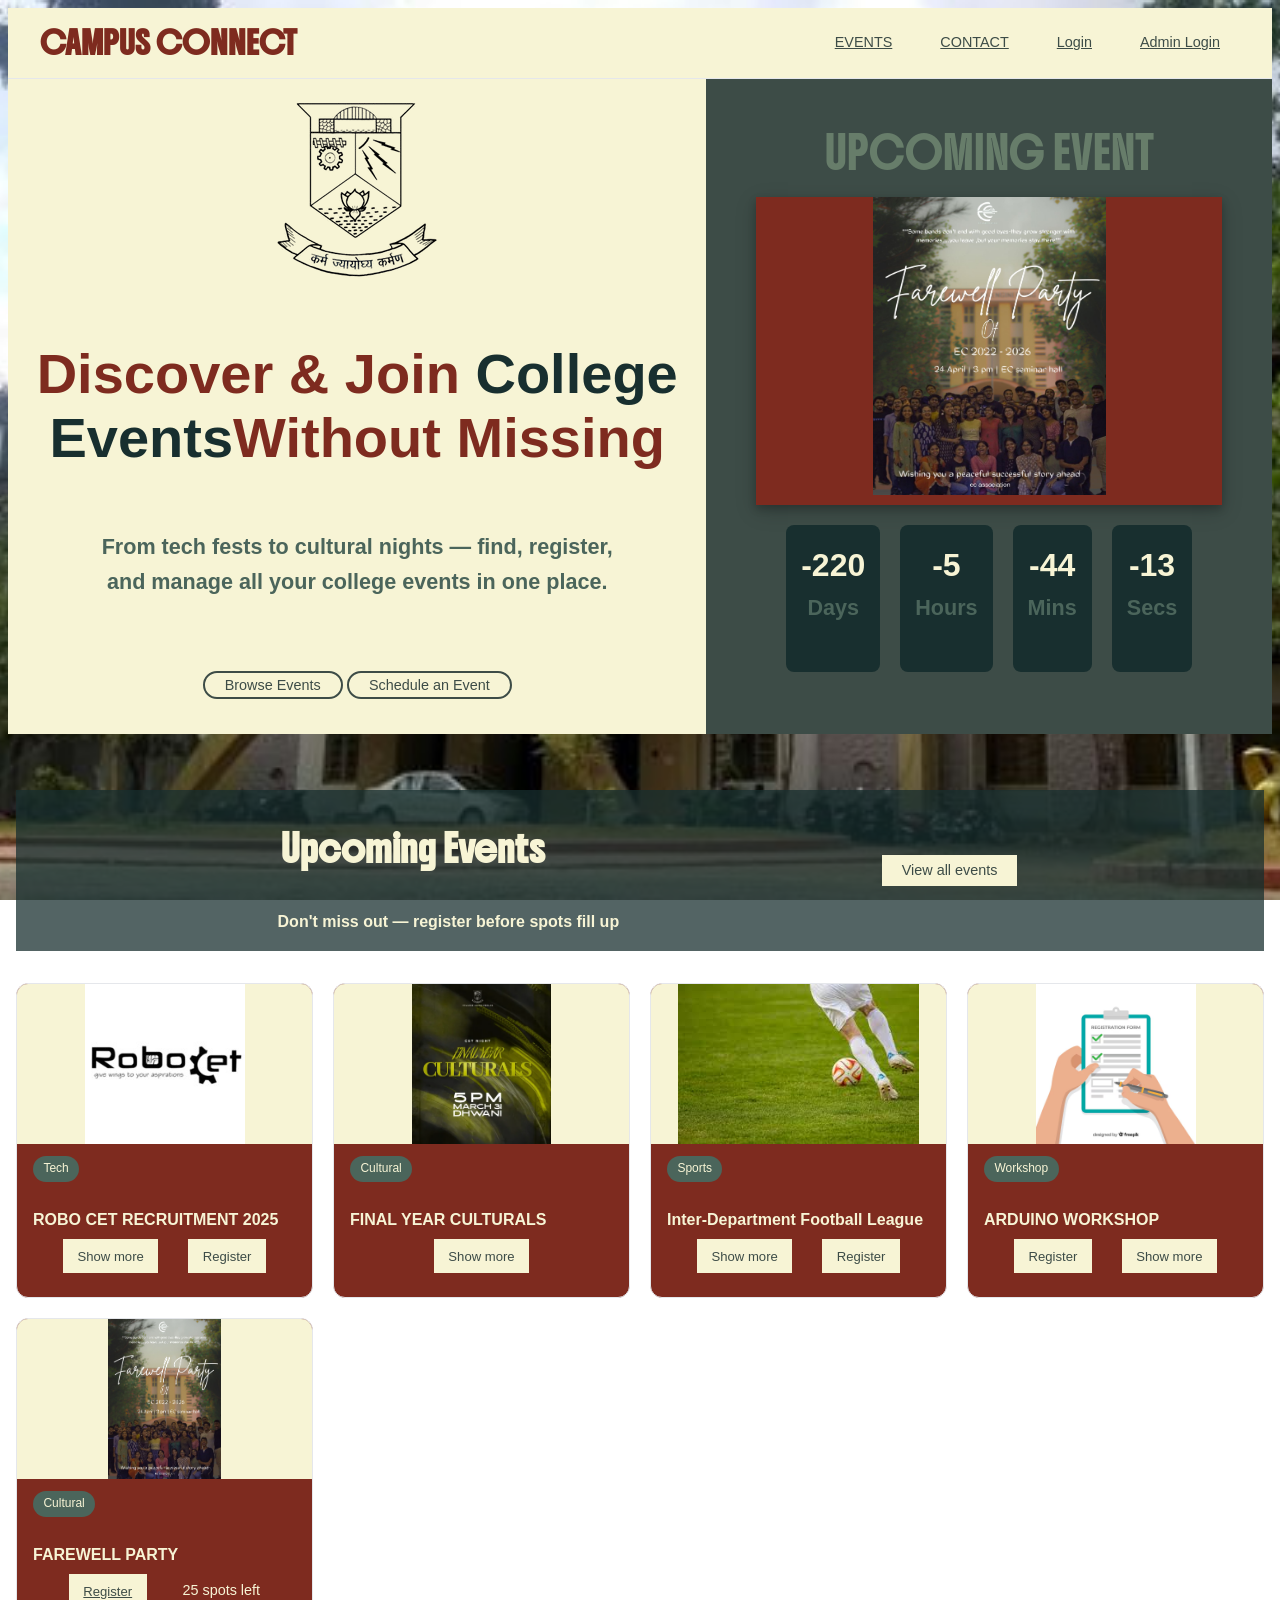
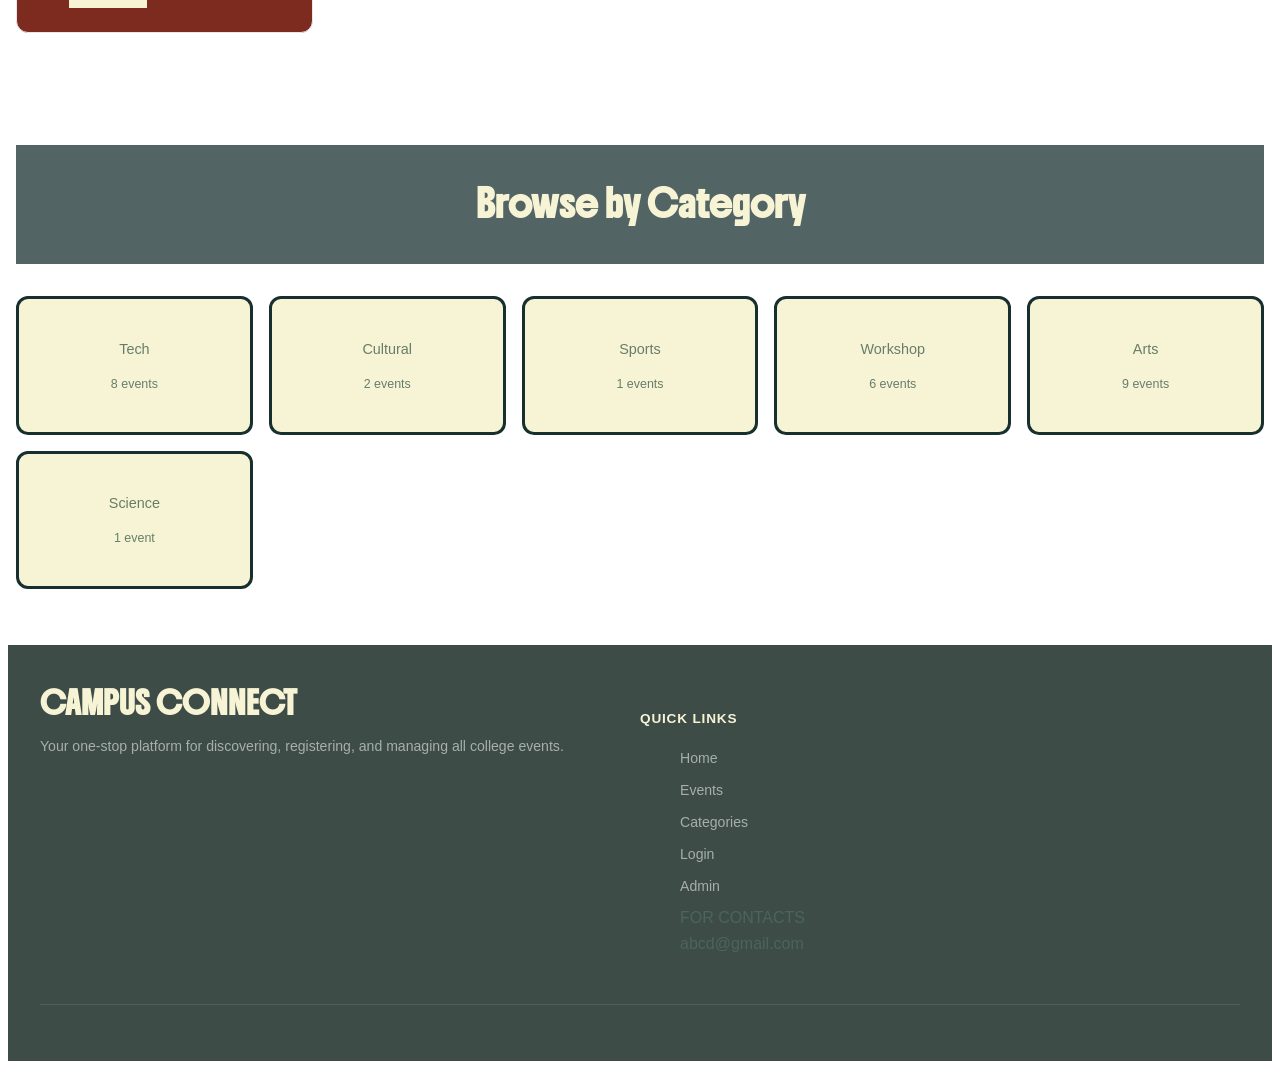
==== index.html @ 147be2f9 "Rename headpage.html to index.html" ====
<html>
<head>
  <script src="head.js" defer></script>
  <title>College Event Management</title>
  <link rel="stylesheet" href="maincss.css">
  <link rel="preconnect" href="https://fonts.googleapis.com">
  <link rel="preconnect" href="https://fonts.gstatic.com" crossorigin>
  <link href="https://fonts.googleapis.com/css2?family=Boldonse&display=swap" rel="stylesheet">
  <link href="events.html" >
  <link href="login.html">
  <link href="detailed.html">
  <link href="admin.html">
</head>
<body>
  <nav>
    <a class="nav-logo">CAMPUS CONNECT</a>
    <div class="nav-actions">
      <a href="events.html" class="btn">EVENTS</a>
      <a href="#footer" class="btn ">CONTACT</a>
      <a href="login.html" class="btn" target="_blank">Login</a>
      <a href="admin.html" class="btn ">Admin Login</a>
    </div>
  </nav>
  <section class="hero even-space">
    
    <div class="even-space-column">
      <div>
      <img  src="pics/cetlogo.png">   </div>
       <h1>Discover & Join <span>College Events</span>Without Missing</h1>
      <p>From tech fests to cultural nights — find, register, and manage all your college events in one place.</p>
      <div>
      <button class="btn btn-border" onclick="location.href='events.html'">Browse Events</button>
      <button class="btn  btn-border " onclick="location.href='admin.html'">Schedule an Event</button>
      </div>
    </div>
    <DIV class="spcl-event">
      <DIV class="insidespclevent">
         UPCOMING EVENT
      <div class="polaroid">
         <a href="events.html" > <img src="pics/farewell.jpeg" class="img"></a>
      </div>
      </DIV>
     <div class="countdown-container">
     <div class="time-box"><span id="days">00</span><p>Days</p></div>
     <div class="time-box"><span id="hours">00</span><p>Hours</p></div>
     <div class="time-box"><span id="minutes">00</span><p>Mins</p></div>
     <div class="time-box"><span id="seconds">00</span><p>Secs</p></div>
     </div>
    </DIV>
  </section> 
  <section>
    <div class="section-header">
      <div>
        <h1>Upcoming Events</h1>
        <p>Don't miss out — register before spots fill up</p>
      </div>
      <a  class="btn btn-outline"onclick="location.href='events.html'">View all events</a>
    </div>

    <div class="events-grid">

      <div class="event-card">
        <div class="card-img"><img src="pics/robo_cet_logo.jpeg" class="img-cards" ></div>
        <div class="card-body">
          <span class="card-tag">Tech</span>
          <h3>ROBO CET RECRUITMENT 2025</h3>
          <div class="card-footer"> 
            <a class="btn btn-primary" onclick="location.href='detailed.html'">Show more</a>
            <a  class="btn btn-primary">Register</a>
          </div>
        </div>
      </div>

      <div class="event-card">
        <div class="card-img "> <img src="pics/Screenshot 2026-04-11 160916.png" class="img-cards" ></div>
        <div class="card-body">
          <span class="card-tag ">Cultural</span>
          <h3>FINAL YEAR CULTURALS</h3>
          <div class="card-footer">
            <a class="btn btn-primary">Show more</a>

          </div>
        </div>
      </div>

      <div class="event-card">
        <div class="card-img"><img src="pics/foot.jpeg" class="img-cards" > </div>
        <div class="card-body">
          <span class="card-tag ">Sports</span>
          <h3>Inter-Department Football League</h3>
          <div class="card-footer">
            <a class="btn btn-primary">Show more</a>
            <a  class="btn btn-primary">Register</a>
          </div>
        </div>
      </div>

      <div class="event-card">
        <div class="card-img "><div class="card-img"><img src="pics/reg.jpeg" class="img-cards" > </div></div>
        <div class="card-body">
          <span class="card-tag">Workshop</span>
          <h3>ARDUINO WORKSHOP</h3>
          <div class="card-footer">
            <a  class="btn btn-primary">Register</a>
            <a class="btn btn-primary">Show more</a>
          </div>
        </div>
      </div>


      <div class="event-card">
        <div class="card-img"><img src="pics/farewell.jpeg" class="img-cards"> </div>
        <div class="card-body">
          <span class="card-tag ">Cultural</span>
          <h3>FAREWELL PARTY</h3>
          
          <div class="card-footer">
            <a href="register.html" class="btn btn-primary">Register</a>
            <span class="spots">25 spots left</span>
          </div>
        </div>
      </div>

    </div>
  </section>


  <section  id="categories">
    <div class="section-header">
        <h1>Browse by Category</h1>
    </div>
    <div class="categories-grid">
      <div class="cat-card">
        <h3>Tech</h3>
        <p>8 events</p>
      </div>
      <div class="cat-card">
        <h3>Cultural</h3>
        <p>2 events</p>
      </div>
      <div class="cat-card">
        <h3>Sports</h3>
        <p>1 events</p>
      </div>
      <div class="cat-card">
        <h3>Workshop</h3>
        <p>6 events</p>
      </div>
      <div class="cat-card">
        <h3>Arts</h3>
        <p>9 events</p>
      </div>
      <div class="cat-card">
        <h3>Science</h3>
        <p>1 event</p>
      </div>
    </div>
  </section>

 
  <footer id="footer">
    <div class="footer-top">
      <div class="footer-brand">
        <a class="nav-logo">CAMPUS CONNECT</span></a>
        <p>Your one-stop platform for discovering, registering, and managing all college events.</p>
      </div>
      <div class="footer-col">
        <h5>Quick Links</h5>
        <ul>
          <li><a href="#">Home</a></li>
          <li><a href="events.html">Events</a></li>
          <li><a href="#categories">Categories</a></li>
          <li><a href="login.html">Login</a></li>
          <li><a href="admin.html" > Admin</a></li>
          <li> FOR CONTACTS abcd@gmail.com</li>
        </ul>
      </div>
  </footer>

</body>
</html>
---- maincss.css ----
:root {
      --primary:#182f2f;
      --primary-light: #F7F4D5;
      --primary-dark: #3d4c47;
      --accent:oklab(41.056% 0.101 0.06038);
      --text: #677D6A;
      --text-muted: #4b655b;
      --lighter-accent:#182f2fbd;
      --white:#F7F4D5;
      --border: #E5E7EB;
      --darker:rgb(11, 47, 11);
      --radius: 12px;
      --radius-sm: 8px;
    }

    body {
      font-family: 'DM Sans', sans-serif;
      background-image: url("pics/cetnw.jpg");
      background-repeat: no-repeat ;
      background-size: cover;
      background-position: center;
      background-attachment: fixed;
      min-height: 100vh;
      color: var(--text);
      line-height: 1.6;
    }

    nav {
      position: sticky;
      top: 0;
      z-index: 100;
      background: var(--white);
      border-bottom: 1px solid var(--border);
      padding: 0 2rem;
      display: flex;
      align-items: center;
      justify-content: space-between;
      height: 70px;
      margin-top: 0px;
      margin-left:0px;
    }

    .nav-logo {
      font-family: "boldonse", sans-serif;
      font-size: 1.4rem;
      font-weight: 700;
      color: var(--accent);
      text-decoration: none;
    }

    .nav-links {
      display: flex;
      gap: 2rem;
      list-style: none;
    }

    .nav-links a {
      text-decoration: none;
      color: var(--text-muted);
      font-size: 0.95rem;
      font-weight: 500;
      transition: color 0.2s;
    }

    .nav-links a:hover { color: var(--primary); }

    .nav-actions {
      display: flex;
      gap: 0.5rem;
      align-items: center;
    }

    .btn {
      padding: 0.25rem 1.25rem;
      font-family: 'DM Sans', sans-serif;
      font-size: 0.9rem;
      font-weight: 500;
      cursor: pointer;
      transition: all 0.2s;
      display: inline-block;
      color: var(--primary-dark);
      background-color:var(--primary-light);
    }

  .btn-border{
    border-color: #182f2f;
    border-color: var(--primary-dark);
    border-radius:15px;
    border-width:2px;
    border-style: solid;
    margin-bottom: 35px;
  }

    .btn:hover {
      background-color: var(--primary);
      color: var(--white);
      text-decoration: underline;
    }


    .hero {
      background: var(--primary-light);
      padding: 5rem 2rem 4rem;
      text-align: center;
      font-size:15px;
    }

    

    .hero h1 {
      font-family: 'Syne', sans-serif;
      font-size: clamp(2rem, 5vw, 3.5rem);
      font-weight: 700;
      color: var(--accent);
      line-height: 1.15;
      max-width: 700px;
      margin: 0 auto 1.25rem;
      padding-top: 0px;
    }

    .hero h1 span {
      color: var(--primary);
    }

    .hero p {
      font-size: 1.35rem;
      font-weight:bold;
      color: var(--text-muted);
      max-width: 520px;
      margin: 0 auto 2rem;
    }

    .even-space{
      padding:0px;
      display: flex;
      justify-content: space-evenly;
    }
    .even-space-column{
      display: flex;
      flex-direction: column;
      justify-content: space-between;
    }
    .spcl-event{

      max-width:40%;
      max-height: 25%;
      background-color: var(--primary-dark);
      padding:30px;
      align-items: center;
    }
    .insidespclevent{
      padding: 20px;
      font-family:"boldonse";
      font-size:30px;

    }
  .polaroid {
    cursor: pointer;
  align-items: center;
  margin-top:20px;
  width: 100%;
  transition: all 0.2sec;
  background-color:var(--accent);
  box-shadow: 0 4px 8px 0 rgba(0, 0, 0, 0.2), 0 6px 20px 0 rgba(0, 0, 0, 0.19);
  }
 .polaroid:hover{
  box-shadow: 0 8px 10px 0 rgba(0, 0, 0, 0.5), 0 10px 30px 0 rgba(0, 0, 0, 0.29);
 }
  .img {width:50%;
    /* padding: 10px; */
    margin-bottom: 10px;
    background-color: #182f2f;
  height:50%;}

 
    /* ── SECTION ── */
    section {
      padding: 3.5rem 0.5rem;
      margin:0px;
    }

    .section-header {
      margin-left: 0px;
      display: flex;
      align-items:center;
      justify-content: space-evenly;
      margin-bottom: 2rem;
      flex-wrap: wrap;
      gap: 1rem;
      background-color: var(--lighter-accent);
    }

    .section-header h1 {
      font-family: 'boldonse', sans-serif;
      font-size: 1.6rem;
      font-weight: 700;
      /* background-color: var(--darker); */
      color:var(--primary-light);
      align-items: flex-start;
      padding:18px;
      

    }

    .section-header p {
      color: var(--primary-light);
      font-size: 1rem;
      margin-top: 4px;
      font-weight: bolder;
      padding-left: 15px;
    }

    .events-grid {
      display: grid;
      grid-template-columns: repeat(auto-fill, minmax(280px, 1fr));
      gap: 1.25rem;
    }

    .event-card {
      background: var(--accent);
      border: 1px solid var(--border);
      border-radius: var(--radius);
      overflow: hidden;
      transition: transform 0.2s, box-shadow 0.2s;
      cursor: pointer;
    }

    .event-card:hover {
      transform: translateY(-4px);
      box-shadow: 0 8px 24px rgba(67, 56, 202, 0.1);
    }
    .img-cards{
      height:160px;
    }
    .card-img {
      height: 160px;
      background: var(--primary-light);
      display: flex;
      align-items: center;
      justify-content: center;
      font-size: 2.5rem;
      background-repeat: no-repeat;
      
    }

    .card-body {
      padding: 0.75rem 1rem 1.5rem;
    }

    .card-tag {
      display: inline-block;
      padding: 0.2rem 0.65rem;
      border-radius: 999px;
      font-size: 0.75rem;
      font-weight: 500;
      margin-bottom: 0.6rem;
      background: var(--text-muted);
      color: var(--primary-light);
    }

    
    .card-body h3 {
      font-family: 'Syne', sans-serif;
      font-size: 1rem;
      font-weight: 600;
      margin-bottom: 0.4rem;
      color:var(--primary-light);
    }

    

    .card-footer {
      display: flex;
      align-items: center;
      justify-content: space-evenly;
    }

    .card-footer .btn {
      padding: 0.4rem 0.9rem;
      font-size: 0.82rem;
    }

    .spots {
      font-size: 0.9rem;
      color: var(--primary-light);
    }

    .categories-grid {
      display: grid;
      grid-template-columns: repeat(auto-fill, minmax(200px, 1fr));
      gap: 1rem;
    }

    .cat-card {
      background: var(--white);
      border: 3px solid var(--primary);
      border-radius: var(--radius);
      padding: 1.5rem 1rem;
      text-align: center;
      cursor: pointer;
      transition: all 0.2s;
    }

    .cat-card:hover {
      border-color: var(--primary);
      background: var(--primary-dark);
      color: var(--primary-light);
    }


    .cat-card h3 {
      font-size: 0.9rem;
      font-weight: 500;
    
    }
    

    .cat-card p {
      font-size: 0.78rem;
      /* color: var(--text-muted); */
      margin-top: 2px;
    }

    footer {
      background: var(--primary-dark);
      color:var(--text-muted);
      padding: 2.5rem 2rem 1.5rem;
    }

    .footer-top {
      display: grid;
      grid-template-columns: 2fr 1fr 1fr;
      gap: 2rem;
      margin-bottom: 2rem;
      padding-bottom: 2rem;
      border-bottom: 1px solid rgba(255,255,255,0.1);
    }

    .footer-brand .nav-logo {
      color: var(--white);
      display: block;
      margin-bottom: 0.75rem;
    }

    .footer-brand p {
      font-size: 0.88rem;
      color: rgba(255,255,255,0.55);
      line-height: 1.6;
    }

    .footer-col h5 {
      font-family: 'Syne', sans-serif;
      font-size: 0.85rem;
      font-weight: 600;
      color: var(--white);
      margin-bottom: 0.75rem;
      text-transform: uppercase;
      letter-spacing: 0.06em;
    }

    .footer-col ul {
      list-style: none;
      display: flex;
      flex-direction: column;
      gap: 0.4rem;
    }

    .footer-col a {
      font-size: 0.88rem;
      color: rgba(255,255,255,0.55);
      text-decoration: none;
      transition: color 0.2s;
    }

    .footer-col a:hover { color: var(--white); }

    .footer-bottom {
      display: flex;
      justify-content: space-between;
      align-items: center;
      font-size: 0.8rem;
      color: rgba(255,255,255,0.4);
      flex-wrap: wrap;
      gap: 0.5rem;
    }

  
   @media (max-width: 768px) {
      .nav-links { display: none; }
      .stats-bar { grid-template-columns: repeat(2, 1fr); }
      .footer-top { grid-template-columns: 1fr; }
    }

 .countdown-container {
  display: flex;
  gap: 20px;
  justify-content: center;
  font-family: Arial, sans-serif;
}
.time-box {
  background: var(--primary);
  color:var(--primary-light);
  padding: 15px;
  border-radius: 8px;
  text-align: center;
  max-width: 90px;
}
.time-box span {
  font-size: 2rem;
  font-weight: bold;
  display: block;
}
.card{
    width:30%;
    background-color: var(--primary);
    border-radius: 5px;
    height:70%;
  position: absolute;
  top: 50%;
  left: 50%;
  transform: translate(-50%, -50%);
  align-items: center;
  display: flex;
  flex-direction: column;
  justify-content: center;
  overflow: hidden;
  transition: box-shadow 0.2s;
  font-family: "boldonse";
 
}

.card h1{
    color: var(--primary-light);
}
.det-contant{
    font-size: 20px;
    margin-top: 10px;
    font-family: 'Times New Roman', Times, serif;
    color: var(--white);
}
    

.card:hover {
    box-shadow: 0 0 0 2px rgb(3, 15, 3);
}
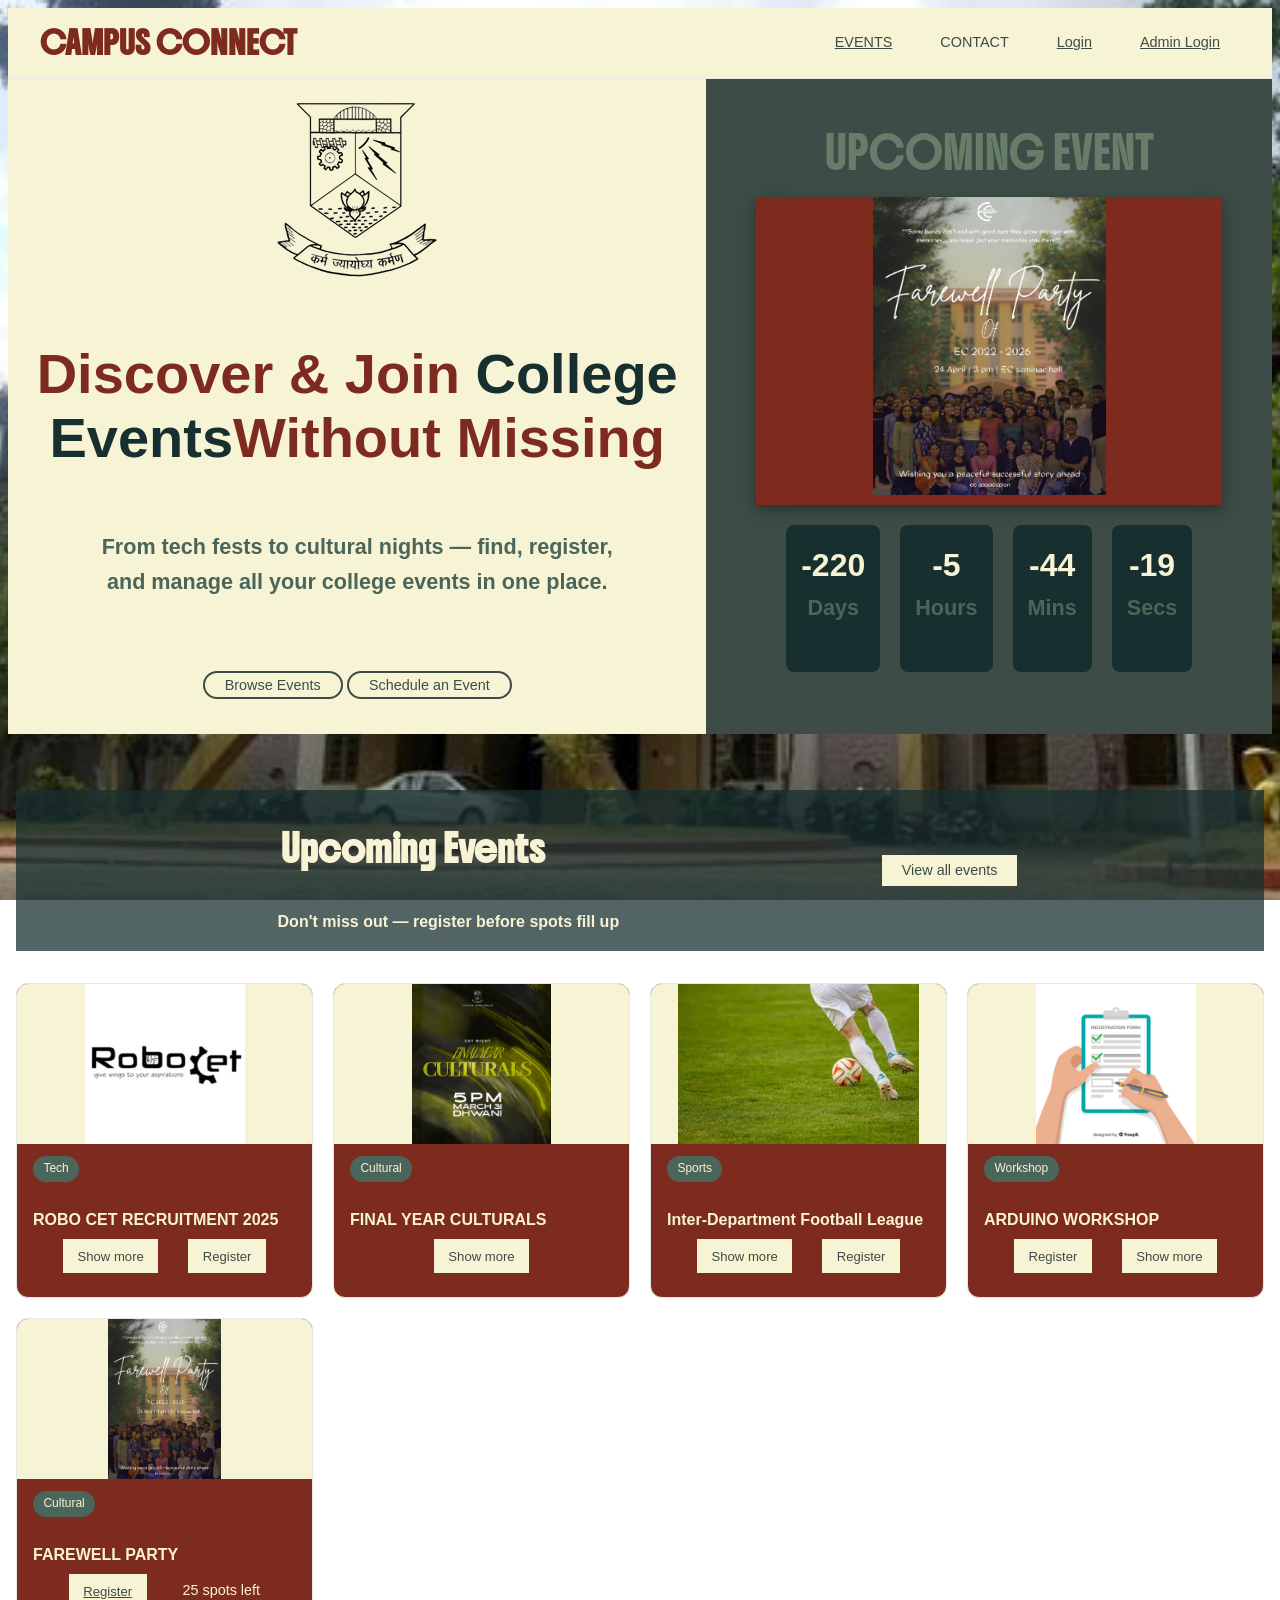
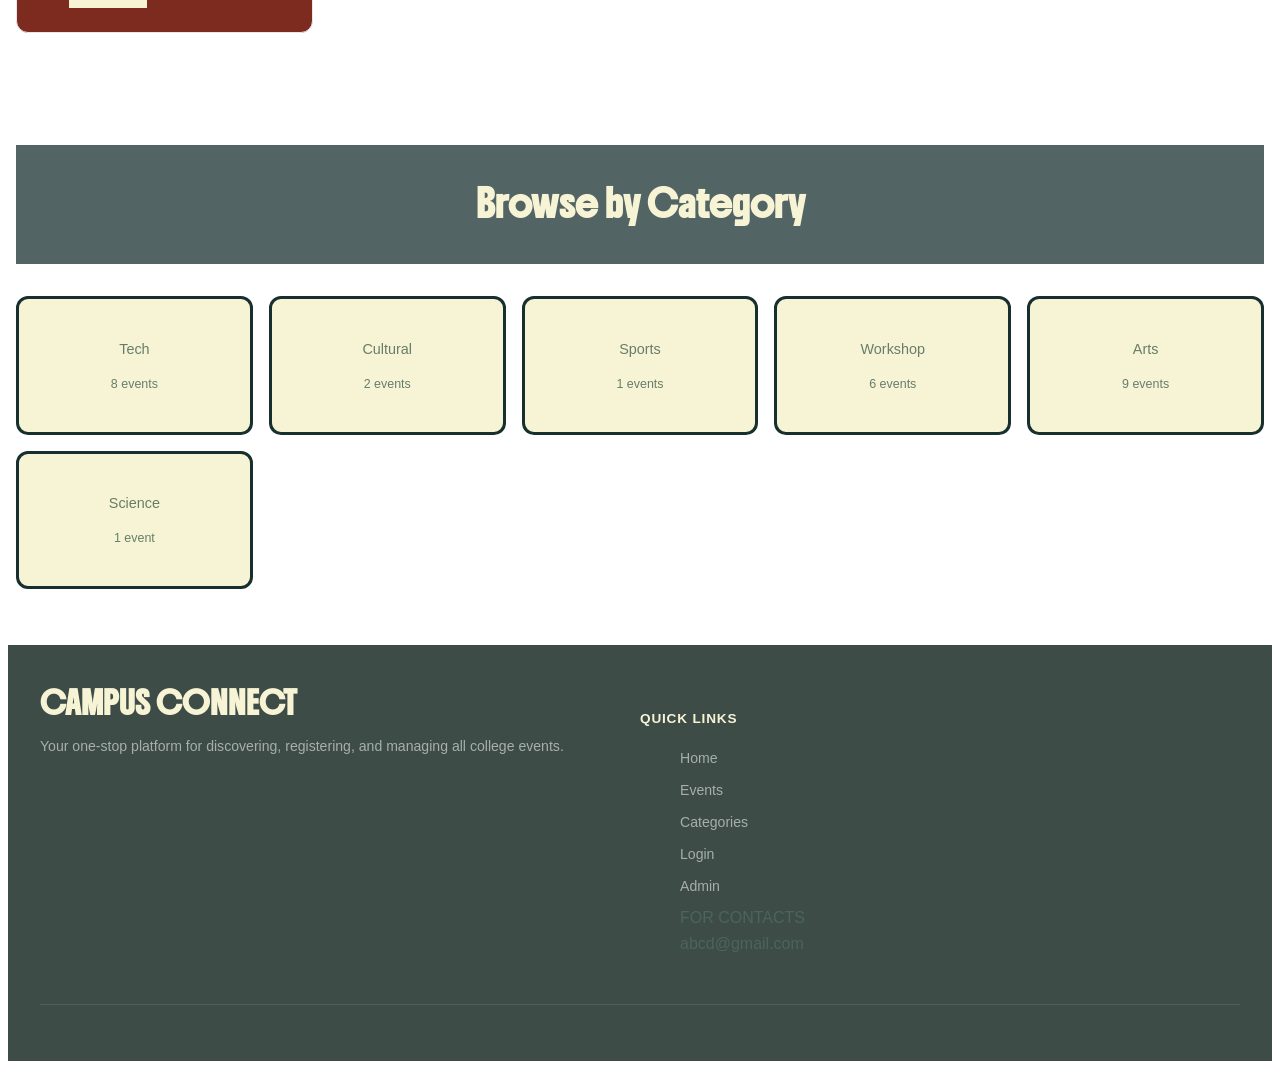
==== commit c4c8ee0b: "Restore index.html to original state" ====
--- a/index.html
+++ b/index.html
@@ -17,7 +17,7 @@
     <a class="nav-logo">CAMPUS CONNECT</a>
     <div class="nav-actions">
       <a href="events.html" class="btn">EVENTS</a>
-      <a href="#footer" class="btn ">CONTACT</a>
+      <a onclick="location.href='#footer'" class="btn ">CONTACT</a>
       <a href="login.html" class="btn" target="_blank">Login</a>
       <a href="admin.html" class="btn ">Admin Login</a>
     </div>
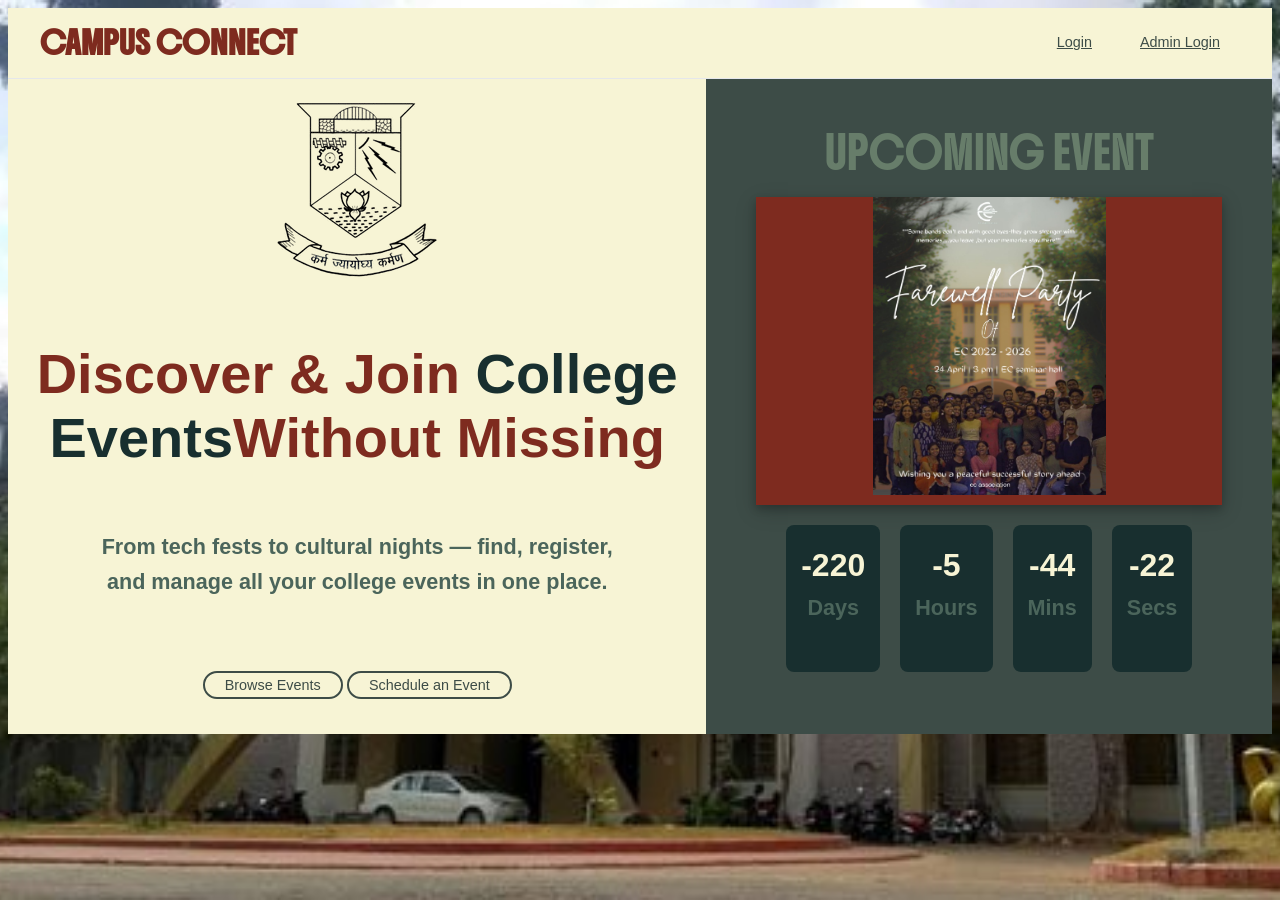
==== commit 1f1e6ef6: "Restore index.html to original state Restored the original content of index.html after removing comm" ====
--- a/index.html
+++ b/index.html
@@ -16,8 +16,8 @@
   <nav>
     <a class="nav-logo">CAMPUS CONNECT</a>
     <div class="nav-actions">
-      <a href="events.html" class="btn">EVENTS</a>
-      <a onclick="location.href='#footer'" class="btn ">CONTACT</a>
+      <!-- <a href="events.html" class="btn">EVENTS</a>
+      <a onclick="location.href='#footer'" class="btn ">CONTACT</a> -->
       <a href="login.html" class="btn" target="_blank">Login</a>
       <a href="admin.html" class="btn ">Admin Login</a>
     </div>
@@ -49,7 +49,7 @@
      </div>
     </DIV>
   </section> 
-  <section>
+  <!-- <section>
     <div class="section-header">
       <div>
         <h1>Upcoming Events</h1>
@@ -179,4 +179,4 @@
   </footer>
 
 </body>
-</html>
+</html> -->
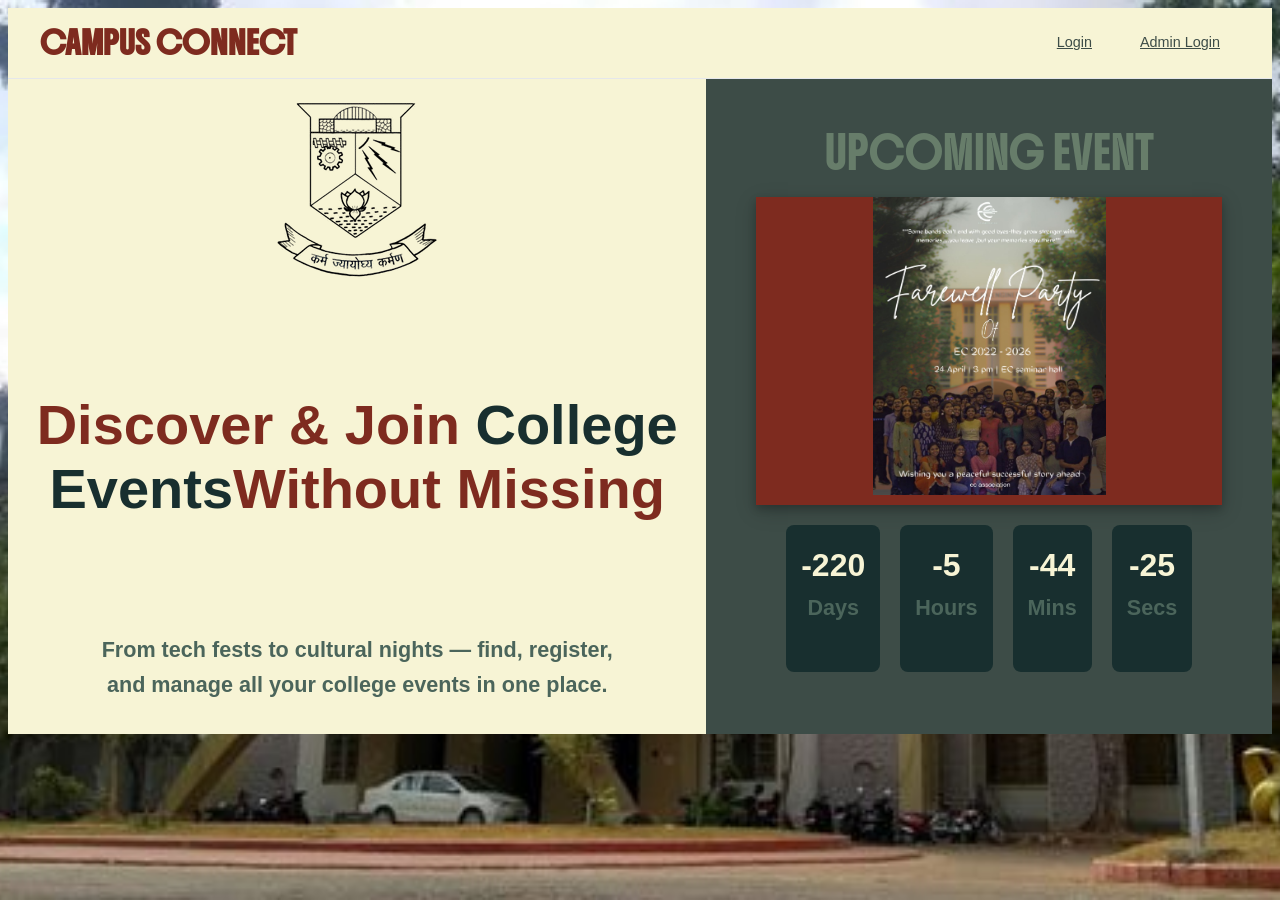
==== commit 3f86fe66: "Restore index.html structure and content" ====
--- a/index.html
+++ b/index.html
@@ -16,8 +16,6 @@
   <nav>
     <a class="nav-logo">CAMPUS CONNECT</a>
     <div class="nav-actions">
-      <!-- <a href="events.html" class="btn">EVENTS</a>
-      <a onclick="location.href='#footer'" class="btn ">CONTACT</a> -->
       <a href="login.html" class="btn" target="_blank">Login</a>
       <a href="admin.html" class="btn ">Admin Login</a>
     </div>
@@ -29,10 +27,6 @@
       <img  src="pics/cetlogo.png">   </div>
        <h1>Discover & Join <span>College Events</span>Without Missing</h1>
       <p>From tech fests to cultural nights — find, register, and manage all your college events in one place.</p>
-      <div>
-      <button class="btn btn-border" onclick="location.href='events.html'">Browse Events</button>
-      <button class="btn  btn-border " onclick="location.href='admin.html'">Schedule an Event</button>
-      </div>
     </div>
     <DIV class="spcl-event">
       <DIV class="insidespclevent">
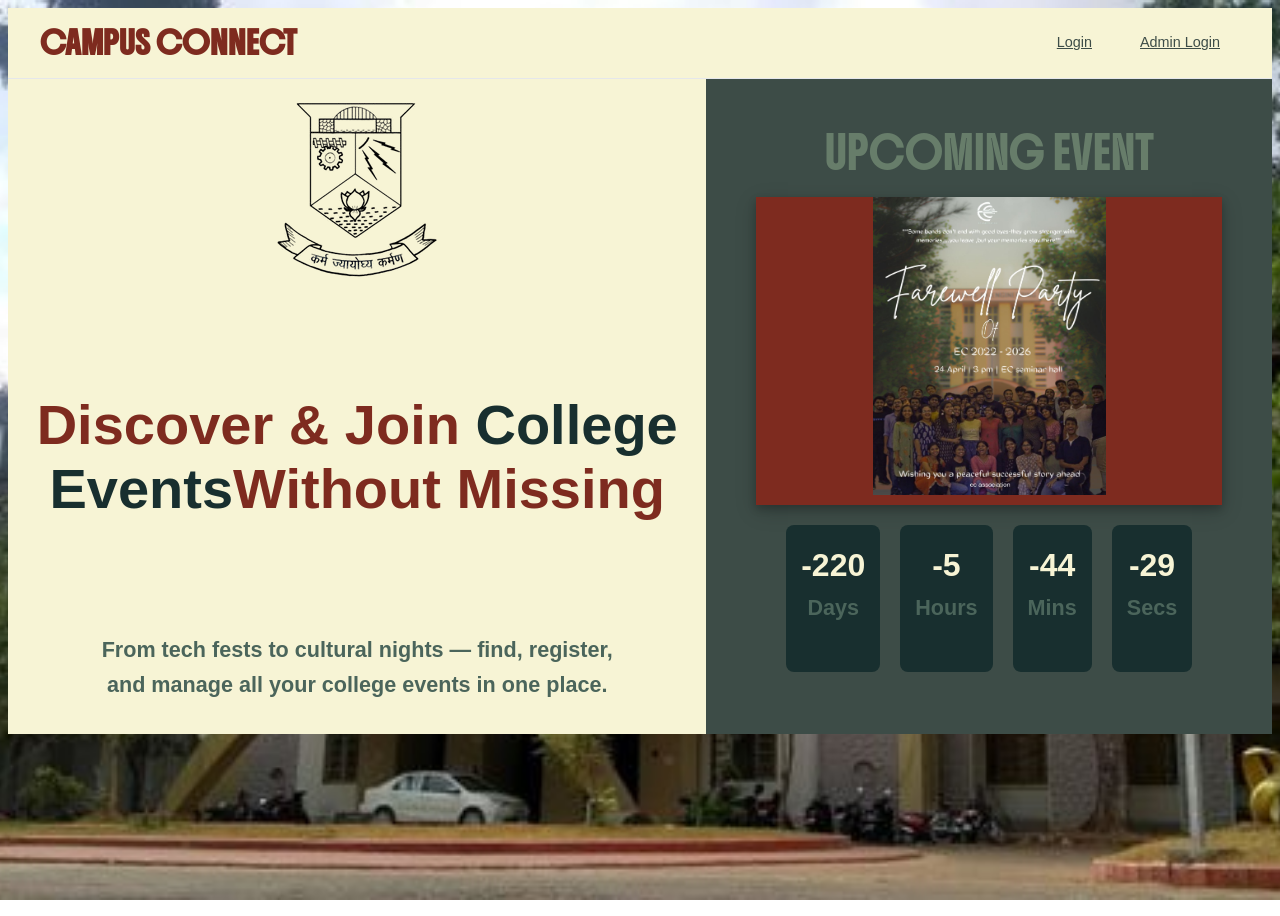
==== commit ecf2aabf: "Restore index.html with original content" ====
--- a/index.html
+++ b/index.html
@@ -170,7 +170,7 @@
           <li> FOR CONTACTS abcd@gmail.com</li>
         </ul>
       </div>
-  </footer>
+  </footer>-->
 
 </body>
-</html> -->
+</html>
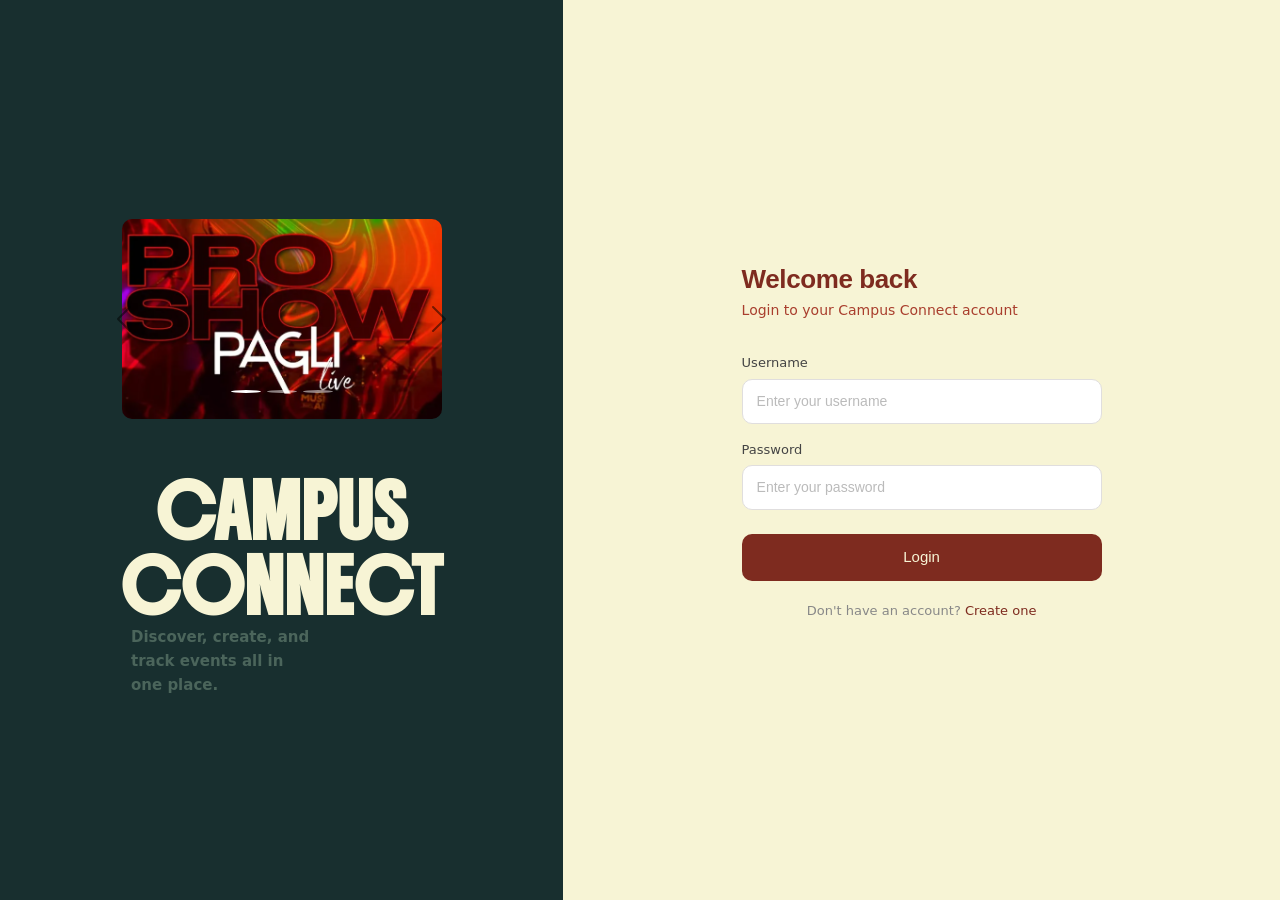
==== commit 446572a2: "Rename login.html to index.html" ====
--- a/index.html
+++ b/index.html
@@ -1,176 +1,84 @@
-
-<html>
-<head>
-  <script src="head.js" defer></script>
-  <title>College Event Management</title>
-  <link rel="stylesheet" href="maincss.css">
-  <link rel="preconnect" href="https://fonts.googleapis.com">
-  <link rel="preconnect" href="https://fonts.gstatic.com" crossorigin>
-  <link href="https://fonts.googleapis.com/css2?family=Boldonse&display=swap" rel="stylesheet">
-  <link href="events.html" >
-  <link href="login.html">
-  <link href="detailed.html">
-  <link href="admin.html">
-</head>
-<body>
-  <nav>
-    <a class="nav-logo">CAMPUS CONNECT</a>
-    <div class="nav-actions">
-      <a href="login.html" class="btn" target="_blank">Login</a>
-      <a href="admin.html" class="btn ">Admin Login</a>
-    </div>
-  </nav>
-  <section class="hero even-space">
-    
-    <div class="even-space-column">
-      <div>
-      <img  src="pics/cetlogo.png">   </div>
-       <h1>Discover & Join <span>College Events</span>Without Missing</h1>
-      <p>From tech fests to cultural nights — find, register, and manage all your college events in one place.</p>
-    </div>
-    <DIV class="spcl-event">
-      <DIV class="insidespclevent">
-         UPCOMING EVENT
-      <div class="polaroid">
-         <a href="events.html" > <img src="pics/farewell.jpeg" class="img"></a>
-      </div>
-      </DIV>
-     <div class="countdown-container">
-     <div class="time-box"><span id="days">00</span><p>Days</p></div>
-     <div class="time-box"><span id="hours">00</span><p>Hours</p></div>
-     <div class="time-box"><span id="minutes">00</span><p>Mins</p></div>
-     <div class="time-box"><span id="seconds">00</span><p>Secs</p></div>
-     </div>
-    </DIV>
-  </section> 
-  <!-- <section>
-    <div class="section-header">
-      <div>
-        <h1>Upcoming Events</h1>
-        <p>Don't miss out — register before spots fill up</p>
-      </div>
-      <a  class="btn btn-outline"onclick="location.href='events.html'">View all events</a>
-    </div>
-
-    <div class="events-grid">
-
-      <div class="event-card">
-        <div class="card-img"><img src="pics/robo_cet_logo.jpeg" class="img-cards" ></div>
-        <div class="card-body">
-          <span class="card-tag">Tech</span>
-          <h3>ROBO CET RECRUITMENT 2025</h3>
-          <div class="card-footer"> 
-            <a class="btn btn-primary" onclick="location.href='detailed.html'">Show more</a>
-            <a  class="btn btn-primary">Register</a>
-          </div>
-        </div>
-      </div>
-
-      <div class="event-card">
-        <div class="card-img "> <img src="pics/Screenshot 2026-04-11 160916.png" class="img-cards" ></div>
-        <div class="card-body">
-          <span class="card-tag ">Cultural</span>
-          <h3>FINAL YEAR CULTURALS</h3>
-          <div class="card-footer">
-            <a class="btn btn-primary">Show more</a>
-
-          </div>
-        </div>
-      </div>
-
-      <div class="event-card">
-        <div class="card-img"><img src="pics/foot.jpeg" class="img-cards" > </div>
-        <div class="card-body">
-          <span class="card-tag ">Sports</span>
-          <h3>Inter-Department Football League</h3>
-          <div class="card-footer">
-            <a class="btn btn-primary">Show more</a>
-            <a  class="btn btn-primary">Register</a>
-          </div>
-        </div>
-      </div>
-
-      <div class="event-card">
-        <div class="card-img "><div class="card-img"><img src="pics/reg.jpeg" class="img-cards" > </div></div>
-        <div class="card-body">
-          <span class="card-tag">Workshop</span>
-          <h3>ARDUINO WORKSHOP</h3>
-          <div class="card-footer">
-            <a  class="btn btn-primary">Register</a>
-            <a class="btn btn-primary">Show more</a>
-          </div>
-        </div>
-      </div>
-
-
-      <div class="event-card">
-        <div class="card-img"><img src="pics/farewell.jpeg" class="img-cards"> </div>
-        <div class="card-body">
-          <span class="card-tag ">Cultural</span>
-          <h3>FAREWELL PARTY</h3>
-          
-          <div class="card-footer">
-            <a href="register.html" class="btn btn-primary">Register</a>
-            <span class="spots">25 spots left</span>
-          </div>
-        </div>
-      </div>
-
-    </div>
-  </section>
-
-
-  <section  id="categories">
-    <div class="section-header">
-        <h1>Browse by Category</h1>
-    </div>
-    <div class="categories-grid">
-      <div class="cat-card">
-        <h3>Tech</h3>
-        <p>8 events</p>
-      </div>
-      <div class="cat-card">
-        <h3>Cultural</h3>
-        <p>2 events</p>
-      </div>
-      <div class="cat-card">
-        <h3>Sports</h3>
-        <p>1 events</p>
-      </div>
-      <div class="cat-card">
-        <h3>Workshop</h3>
-        <p>6 events</p>
-      </div>
-      <div class="cat-card">
-        <h3>Arts</h3>
-        <p>9 events</p>
-      </div>
-      <div class="cat-card">
-        <h3>Science</h3>
-        <p>1 event</p>
-      </div>
-    </div>
-  </section>
-
- 
-  <footer id="footer">
-    <div class="footer-top">
-      <div class="footer-brand">
-        <a class="nav-logo">CAMPUS CONNECT</span></a>
-        <p>Your one-stop platform for discovering, registering, and managing all college events.</p>
-      </div>
-      <div class="footer-col">
-        <h5>Quick Links</h5>
-        <ul>
-          <li><a href="#">Home</a></li>
-          <li><a href="events.html">Events</a></li>
-          <li><a href="#categories">Categories</a></li>
-          <li><a href="login.html">Login</a></li>
-          <li><a href="admin.html" > Admin</a></li>
-          <li> FOR CONTACTS abcd@gmail.com</li>
-        </ul>
-      </div>
-  </footer>-->
-
-</body>
-</html>
+<html>
+<head>
+  <title>CAMPUSCONNECT — LogIn</title>
+  <link rel="stylesheet" href="login.css">
+   <link rel="preconnect" href="https://fonts.googleapis.com">
+  <link rel="preconnect" href="https://fonts.gstatic.com" crossorigin>
+  <link href="https://fonts.googleapis.com/css2?family=Boldonse&display=swap" rel="stylesheet">
+  <script src="head.js"></script>
+  <link rel="stylesheet" href="https://cdnjs.cloudflare.com/ajax/libs/bootstrap/5.3.3/css/bootstrap.min.css"/>
+<script src="https://cdnjs.cloudflare.com/ajax/libs/bootstrap/5.3.3/js/bootstrap.bundle.min.js"></script>
+</head>
+<body>
+   <div class="page">
+    <div class="left-panel">
+      <div class="left-content">
+        <div class="brand">
+          <span class="brand-name">
+                <div class="carousel-wrap">
+  <div class="outer">
+    
+    <div id="myCarousel" class="carousel slide" data-bs-ride="carousel">
+
+      <div class="carousel-indicators">
+        <button type="button" data-bs-target="#myCarousel" data-bs-slide-to="0" class="active"></button>
+        <button type="button" data-bs-target="#myCarousel" data-bs-slide-to="1"></button>
+        <button type="button" data-bs-target="#myCarousel" data-bs-slide-to="2"></button>
+      </div>
+
+      <div class="carousel-inner">
+        <div class="carousel-item active">
+          <img src="pics/c1.png" />
+          
+        </div>
+        <div class="carousel-item">
+          <img src="pics/c2.png"/>
+          
+        </div>
+        <div class="carousel-item">
+          <img src="pics/c3.png" />
+          
+        </div>
+      </div>
+
+      <button class="carousel-control-prev" type="button" data-bs-target="#myCarousel" data-bs-slide="prev">
+        <span class="carousel-control-prev-icon"></span>
+        <span class="visually-hidden">Previous</span>
+      </button>
+      <button class="carousel-control-next" type="button" data-bs-target="#myCarousel" data-bs-slide="next">
+        <span class="carousel-control-next-icon"></span>
+        <span class="visually-hidden">Next</span>
+      </button>
+    </div>
+  </div>
+                </div>
+           CAMPUS CONNECT</span>
+        </div>
+        <p class="tagline-sub">Discover, create, and track events all in one place.</p>
+      </div>
+    </div>
+    <div class="right-panel">
+      <div class="form-box">
+        <div class="form-header">
+          <h2>Welcome back</h2>
+          <p>Login to your Campus Connect account</p>
+        </div>
+        <div class="error-msg" id="errMsg"></div>
+        <div class="field">
+          <label for="username">Username</label>
+          <input type="text" id="username" placeholder="Enter your username" autocomplete="username">
+        </div>
+        <div class="field">
+          <label for="password">Password</label>
+          <input type="password" id="password" placeholder="Enter your password" autocomplete="current-password">
+        </div>
+        <button class="btn-login" id="loginBtn" onclick="handleLogin()">Login </button>
+        <p class="register-link">Don't have an account? <a href="#">Create one</a></p>
+
+      </div>
+    </div>
+
+  </div>
+
+</body>
+</html>
--- a/login.css
+++ b/login.css
@@ -0,0 +1,279 @@
+
+
+
+:root {
+      --primary:#182f2f;
+      --primary-light: #F7F4D5;
+      --primary-dark: #3d4c47;
+      --accent:#7e2b1f;
+      --text: #677D6A;
+      --text-muted: #4b655b;
+      --lighter-accent:#a93e2d;
+      --white:#F7F4D5;
+      --border: #E5E7EB;
+      --darker:rgb(11, 47, 11);
+      --radius: 12px;
+      --radius-sm: 8px;}
+      
+body {
+  font-family: 'DM Sans', sans-serif;
+  background: var(--primary-dark);
+  min-height: 100vh;
+}
+
+
+.page {
+  display: flex;
+  min-height: 100vh;
+}
+
+
+.left-panel {
+  width: 44%;
+  background:var(--primary);
+  display: flex;
+  align-items: center;
+  justify-content: center;
+  padding: 3rem 3.5rem;
+  position: relative;
+}
+
+.carousel-wrap {
+    display: flex;
+    justify-content: center;
+    align-items: center;
+    padding: 2rem 0;
+  }
+  .carousel-inner img {
+    width: 320px;
+    height: 200px;
+    object-fit: cover;
+    border-radius: 10px;
+    display: block;
+    margin: 0 auto;
+  }
+  .carousel-item {
+    text-align: center;
+  }
+  
+ 
+  
+  .carousel-control-prev,
+  .carousel-control-next {
+    width: 40px;
+  }
+  .carousel-control-prev-icon,
+  .carousel-control-next-icon {
+    filter: invert(1) grayscale(1) brightness(0.4);
+  }
+  .carousel-indicators [data-bs-target] {
+    background-color: #888;
+    width: 8px;
+    height: 8px;
+    border-radius: 50%;
+    border: none;
+  }
+  .carousel-indicators .active {
+    background-color: #444;
+  }
+  .outer {
+    background: var(--color-background-secondary);
+    border-radius: 16px;
+    padding: 1.5rem 2.5rem;
+    max-width: 460px;
+    width: 100%;
+    border: 0.5px solid var(--color-border-tertiary);
+  }
+ 
+
+.left-content {
+  position: relative;
+}
+
+
+.brand {
+  display: flex;
+  align-items: center;
+}
+
+.brand-name {
+  text-align: center;
+  font-family: 'BOLDONSE', sans-serif;
+  font-size: 50px;
+  font-weight: 700;
+  color:var(--primary-light);
+}
+
+
+.tagline-sub {
+  padding-left: 75px;
+  font-size: 15px;
+  color:var(--text-muted);
+  line-height: 1.6;
+  max-width: 260px;
+  margin-bottom: 2.5rem;
+  font-weight: bolder;
+}
+
+
+.right-panel {
+  flex: 1;
+  display: flex;
+  align-items: center;
+  justify-content: center;
+  padding: 3rem 2rem;
+  background:var(--primary-light);
+}
+
+.form-box {
+  width: 100%;
+  max-width: 360px;
+}
+
+/* Form header */
+.form-header {
+  margin-bottom: 2rem;
+}
+
+.form-header h2 {
+  font-family: 'Syne', sans-serif;
+  font-size: 26px;
+  font-weight: 700;
+  color: var(--accent);
+  margin-bottom: 5px;
+  letter-spacing: -0.4px;
+}
+
+.form-header p {
+  font-size: 14px;
+  color: var(--lighter-accent);
+}
+
+
+.error-msg {
+  font-size: 13px;
+  color: #c0392b;
+  background: #fdecea;
+  border-radius: 8px;
+  padding: 0;
+  max-height: 0;
+  overflow: hidden;
+  transition: max-height 0.2s ease, padding 0.2s ease;
+}
+
+.error-msg.visible {
+  padding: 10px 14px;
+  max-height: 60px;
+  margin-bottom: 14px;
+}
+
+.field {
+  margin-bottom: 16px;
+}
+
+.field label {
+  display: block;
+  font-size: 13px;
+  font-weight: 500;
+  color: #444;
+  margin-bottom: 6px;
+}
+
+.field input {
+  width: 100%;
+  padding: 11px 14px;
+  font-size: 14px;
+  font-family: 'DM Sans', sans-serif;
+  border: 1.5px solid #e0dede;
+  border-radius: 10px;
+  background: #ffffff;
+  color: #1a1a2e;
+  outline: none;
+  transition: border-color 0.15s, box-shadow 0.15s;
+}
+
+.field input::placeholder {
+  color: #bbb;
+}
+
+.field input:focus {
+  border-color: var(--text);
+  box-shadow: 0 0 0 5px rgba(0, 49, 6, 0.1);
+}
+
+
+.btn-login {
+  width: 100%;
+  padding: 12px;
+  background: var(--accent);
+  color: var(--primary-light);
+  border: none;
+  border-radius: 10px;
+  font-size: 15px;
+  font-family: 'DM Sans', sans-serif;
+  font-weight: 500;
+  cursor: pointer;
+  margin-top: 8px;
+  margin-bottom: 1.25rem;
+  transition: background 0.15s, transform 0.1s;
+}
+
+.btn-login:hover {
+  background: var(--lighter-accent);
+}
+
+.btn-login:active {
+  transform: scale(0.98);
+}
+
+.btn-login:disabled {
+  background: #a09cc8;
+  cursor: not-allowed;
+}
+
+
+.register-link {
+  text-align: center;
+  font-size: 13px;
+  color: #888;
+}
+
+.register-link a {
+  color: var(--accent);
+  text-decoration: none;
+  font-weight: 500;
+}
+
+.register-link a:hover {
+  text-decoration: underline;
+}
+
+
+@media (max-width: 700px) {
+  .page {
+    flex-direction: column;
+  }
+
+  .left-panel {
+    width: 100%;
+    padding: 2rem 1.5rem;
+    min-height: 200px;
+  }
+
+  .tagline {
+    font-size: 26px;
+  }
+
+  .brand {
+    margin-bottom: 1.5rem;
+  }
+
+  .tagline-sub,
+  .dots {
+    display: none;
+  }
+
+  .right-panel {
+    padding: 2rem 1.25rem;
+  }
+}
